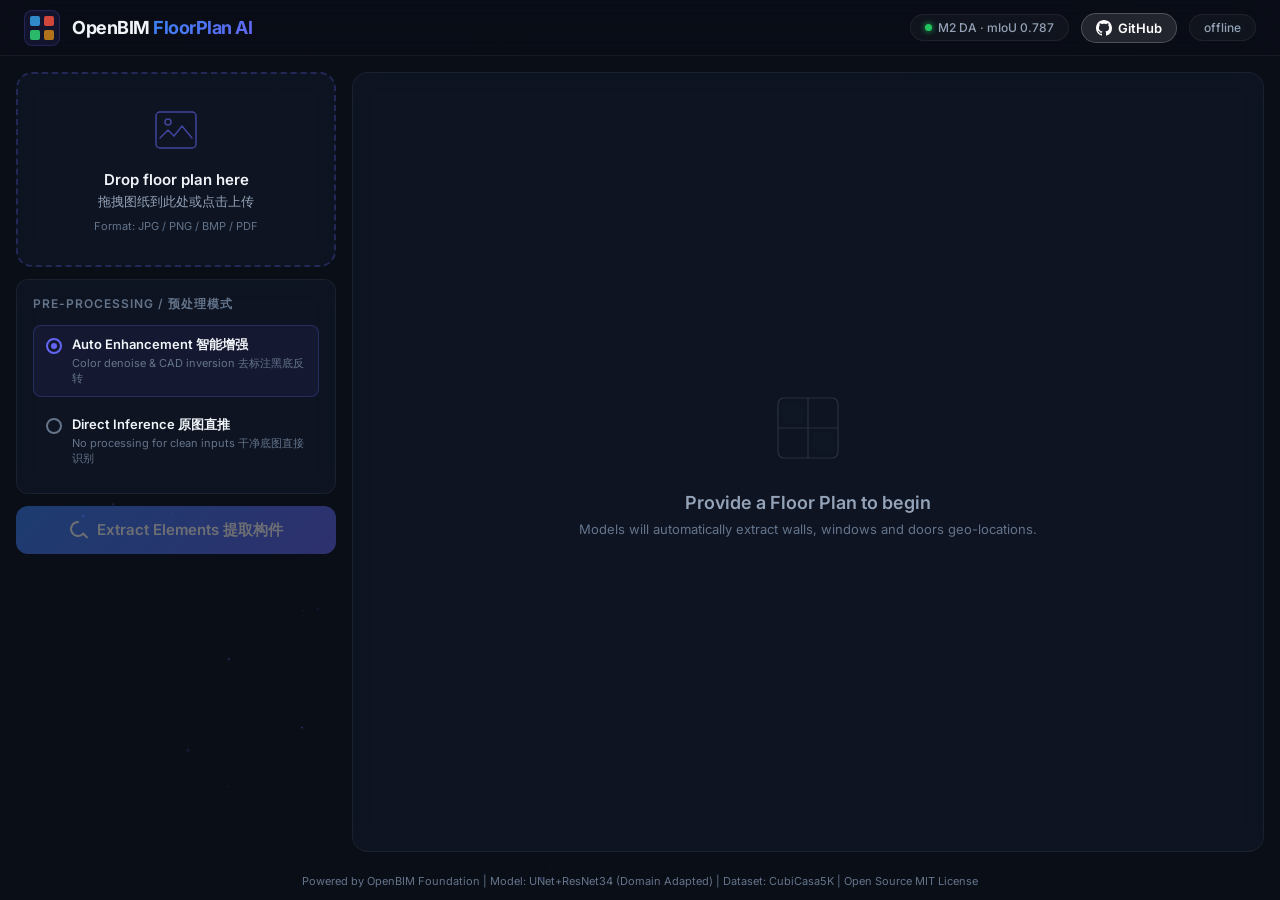
==== templates/index.html @ 56821fc2 "Initial private BIM web baseline" ====
<!DOCTYPE html>
<html lang="zh-CN">
<head>
    <meta charset="UTF-8">
    <meta name="viewport" content="width=device-width, initial-scale=1.0">
    <title>OpenBIM FloorPlan AI - Semantic Segmentation</title>
    <meta name="description" content="AI-powered building floor plan semantic segmentation system. Open source solution for architecture.">
    <link rel="preconnect" href="https://fonts.googleapis.com">
    <link href="https://fonts.googleapis.com/css2?family=Inter:wght@300;400;500;600;700;800&display=swap" rel="stylesheet">
    <link rel="stylesheet" href="/static/style.css">
</head>
<body>
    <!-- 背景粒子 -->
    <canvas id="particles-bg"></canvas>

    <!-- 顶部导航 -->
    <header class="top-bar">
        <div class="logo-area">
            <div class="logo-icon">
                <svg width="28" height="28" viewBox="0 0 28 28" fill="none">
                    <rect x="2" y="2" width="10" height="10" rx="2" fill="#3498db" opacity="0.9"/>
                    <rect x="16" y="2" width="10" height="10" rx="2" fill="#e74c3c" opacity="0.9"/>
                    <rect x="2" y="16" width="10" height="10" rx="2" fill="#2ecc71" opacity="0.9"/>
                    <rect x="16" y="16" width="10" height="10" rx="2" fill="#f39c12" opacity="0.7"/>
                </svg>
            </div>
            <h1 class="logo-text">OpenBIM <span class="accent">FloorPlan AI</span></h1>
        </div>
        <div class="nav-info">
            <div class="model-badge" id="modelBadge">
                <span class="dot green"></span>
                <span>M2 DA · mIoU 0.787</span>
            </div>
            <a href="#" class="github-btn" target="_blank" rel="noopener noreferrer">
                <svg viewBox="0 0 16 16" width="16" height="16" fill="currentColor">
                    <path d="M8 0C3.58 0 0 3.58 0 8c0 3.54 2.29 6.53 5.47 7.59.4.07.55-.17.55-.38 0-.19-.01-.82-.01-1.49-2.01.37-2.53-.49-2.69-.94-.09-.23-.48-.94-.82-1.13-.28-.15-.68-.52-.01-.53.63-.01 1.08.58 1.23.82.72 1.21 1.87.87 2.33.66.07-.52.28-.87.51-1.07-1.78-.2-3.64-.89-3.64-3.95 0-.87.31-1.59.82-2.15-.08-.2-.36-1.02.08-2.12 0 0 .67-.21 2.2.82.64-.18 1.32-.27 2-.27.68 0 1.36.09 2 .27 1.53-1.04 2.2-.82 2.2-.82.44 1.1.16 1.92.08 2.12.51.56.82 1.27.82 2.15 0 3.07-1.87 3.75-3.65 3.95.29.25.54.73.54 1.48 0 1.07-.01 1.93-.01 2.2 0 .21.15.46.55.38A8.013 8.013 0 0016 8c0-4.42-3.58-8-8-8z"></path>
                </svg>
                <span>GitHub</span>
            </a>
            <div class="device-badge" id="deviceBadge">—</div>
        </div>
    </header>

    <!-- 主容器 -->
    <main class="main-container">
        <!-- 左侧：上传区 + 控制面板 -->
        <aside class="sidebar">
            <!-- 上传区 -->
            <div class="upload-zone" id="uploadZone">
                <div class="upload-inner" id="uploadInner">
                    <div class="upload-icon">
                        <svg width="48" height="48" viewBox="0 0 48 48" fill="none" stroke="currentColor" stroke-width="1.5">
                            <path d="M8 32l8-8 6 6 8-10 10 12" stroke-linecap="round" stroke-linejoin="round"/>
                            <rect x="4" y="6" width="40" height="36" rx="4"/>
                            <circle cx="16" cy="16" r="3"/>
                        </svg>
                    </div>
                    <p class="upload-title">Drop floor plan here</p>
                    <p class="upload-sub">拖拽图纸到此处或点击上传</p>
                    <p class="upload-hint">Format: JPG / PNG / BMP / PDF</p>
                    <input type="file" id="fileInput" accept="image/*" hidden>
                </div>
                <!-- 预览缩略图 -->
                <div class="preview-thumb" id="previewThumb" style="display:none">
                    <img id="previewImg" alt="preview">
                    <button class="btn-clear" id="btnClear" title="清除">✕</button>
                </div>
            </div>

            <!-- 预处理选项 -->
            <div class="panel">
                <h3 class="panel-title">Pre-Processing / 预处理模式</h3>
                <div class="radio-group">
                    <label class="radio-item active" data-value="auto">
                        <input type="radio" name="preprocess" value="auto" checked>
                        <span class="radio-dot"></span>
                        <div>
                            <span class="radio-label">Auto Enhancement 智能增强</span>
                            <span class="radio-desc">Color denoise & CAD inversion 去标注黑底反转</span>
                        </div>
                    </label>
                    <label class="radio-item" data-value="none">
                        <input type="radio" name="preprocess" value="none">
                        <span class="radio-dot"></span>
                        <div>
                            <span class="radio-label">Direct Inference 原图直推</span>
                            <span class="radio-desc">No processing for clean inputs 干净底图直接识别</span>
                        </div>
                    </label>
                </div>
            </div>

            <!-- 开始识别按钮 -->
            <button class="btn-primary" id="btnPredict" disabled>
                <svg width="20" height="20" viewBox="0 0 20 20" fill="none" stroke="currentColor" stroke-width="2">
                    <path d="M9 2a7 7 0 105.3 11.7l3.7 3.7" stroke-linecap="round"/>
                </svg>
                <span>Extract Elements 提取构件</span>
            </button>

            <!-- 统计信息 -->
            <div class="panel stats-panel" id="statsPanel" style="display:none">
                <h3 class="panel-title">Segmentation Stats / 识别统计</h3>
                <div class="stat-bars" id="statBars"></div>
                <div class="stat-meta" id="statMeta"></div>
            </div>

            <!-- 几何统计 -->
            <div class="panel geo-panel" id="geoPanel" style="display:none">
                <h3 class="panel-title">Geometry Data / 几何数据</h3>
                <div class="geo-grid" id="geoGrid"></div>
            </div>
        </aside>

        <!-- 右侧：结果展示区 -->
        <section class="result-area">
            <!-- 空状态 -->
            <div class="empty-state" id="emptyState">
                <div class="empty-icon">
                    <svg width="80" height="80" viewBox="0 0 80 80" fill="none" stroke="currentColor" stroke-width="1.2" opacity="0.3">
                        <rect x="10" y="10" width="60" height="60" rx="6"/>
                        <line x1="10" y1="40" x2="70" y2="40"/>
                        <line x1="40" y1="10" x2="40" y2="70"/>
                        <rect x="15" y="15" width="20" height="20" rx="2" fill="currentColor" opacity="0.1"/>
                        <rect x="45" y="45" width="20" height="20" rx="2" fill="currentColor" opacity="0.1"/>
                    </svg>
                </div>
                <h2>Provide a Floor Plan to begin</h2>
                <p>Models will automatically extract walls, windows and doors geo-locations.</p>
            </div>

            <!-- 加载动画 -->
            <div class="loading-overlay" id="loadingOverlay" style="display:none">
                <div class="loading-spinner">
                    <div class="spinner-ring"></div>
                    <div class="spinner-ring inner"></div>
                </div>
                <p class="loading-text">UNet+ResNet34 is inferencing...</p>
                <p class="loading-sub" id="loadingTimer">0.0s</p>
            </div>

            <!-- 结果视图 -->
            <div class="result-view" id="resultView" style="display:none">
                <!-- 视图切换 -->
                <div class="view-tabs">
                    <button class="tab active" data-view="overlay" id="tabOverlay">Overlay (叠加)</button>
                    <button class="tab" data-view="mask" id="tabMask">Mask (掩码)</button>
                    <button class="tab" data-view="split" id="tabSplit">Compare (对比)</button>
                </div>
                <!-- 图像展示 -->
                <div class="viewer-container" id="viewerContainer">
                    <!-- overlay视图 -->
                    <div class="view-pane active" data-view="overlay">
                        <img id="imgOverlay" alt="overlay result" draggable="false">
                    </div>
                    <!-- mask视图 -->
                    <div class="view-pane" data-view="mask">
                        <img id="imgMask" alt="segmentation mask" draggable="false">
                    </div>
                    <!-- 对比视图 -->
                    <div class="view-pane" data-view="split">
                        <div class="split-compare" id="splitCompare">
                            <div class="split-left">
                                <img id="imgOrigSplit" alt="original" draggable="false">
                                <span class="split-label left">Source</span>
                            </div>
                            <div class="split-right">
                                <img id="imgOverlaySplit" alt="result" draggable="false">
                                <span class="split-label right">Result</span>
                            </div>
                            <div class="split-handle" id="splitHandle">
                                <div class="handle-bar"></div>
                            </div>
                        </div>
                    </div>
                </div>
                <!-- 图例 -->
                <div class="legend-bar">
                    <div class="legend-item"><span class="legend-dot" style="background:#e74c3c"></span>墙体 Wall</div>
                    <div class="legend-item"><span class="legend-dot" style="background:#3498db"></span>窗户 Window</div>
                    <div class="legend-item"><span class="legend-dot" style="background:#2ecc71"></span>门 Door</div>
                </div>
            </div>
        </section>
    </main>

    <!-- 底部信息 -->
    <footer class="footer-bar">
        <span>Powered by OpenBIM Foundation | Model: UNet+ResNet34 (Domain Adapted) | Dataset: CubiCasa5K | Open Source MIT License</span>
    </footer>

    <script src="/static/app.js"></script>
</body>
</html>
---- static/style.css ----
/* ============================================================
   BIM FloorPlan AI - Design System
   Premium dark glassmorphism UI
   ============================================================ */

:root {
    --bg-primary: #0a0e17;
    --bg-secondary: #111827;
    --bg-card: rgba(17, 24, 39, 0.7);
    --bg-glass: rgba(255, 255, 255, 0.03);
    --border-glass: rgba(255, 255, 255, 0.06);
    --border-active: rgba(99, 102, 241, 0.4);
    --text-primary: #f1f5f9;
    --text-secondary: #94a3b8;
    --text-muted: #64748b;
    --accent-blue: #3b82f6;
    --accent-indigo: #6366f1;
    --accent-cyan: #06b6d4;
    --wall-color: #e74c3c;
    --window-color: #3498db;
    --door-color: #2ecc71;
    --radius-sm: 8px;
    --radius-md: 12px;
    --radius-lg: 16px;
    --shadow-card: 0 4px 24px rgba(0, 0, 0, 0.3);
    --shadow-glow: 0 0 30px rgba(99, 102, 241, 0.15);
    --transition: 0.25s cubic-bezier(0.4, 0, 0.2, 1);
}

* { margin: 0; padding: 0; box-sizing: border-box; }

html, body {
    height: 100%;
    font-family: 'Inter', -apple-system, BlinkMacSystemFont, sans-serif;
    background: var(--bg-primary);
    color: var(--text-primary);
    overflow: hidden;
}

#particles-bg {
    position: fixed;
    inset: 0;
    z-index: 0;
    pointer-events: none;
}

/* ============ Top Bar ============ */

.top-bar {
    position: relative;
    z-index: 10;
    display: flex;
    align-items: center;
    justify-content: space-between;
    padding: 0 24px;
    height: 56px;
    background: rgba(10, 14, 23, 0.85);
    backdrop-filter: blur(20px);
    border-bottom: 1px solid var(--border-glass);
}

.logo-area {
    display: flex;
    align-items: center;
    gap: 12px;
}

.logo-icon {
    width: 36px;
    height: 36px;
    display: flex;
    align-items: center;
    justify-content: center;
    background: rgba(99, 102, 241, 0.1);
    border-radius: var(--radius-sm);
    border: 1px solid rgba(99, 102, 241, 0.2);
}

.logo-text {
    font-size: 18px;
    font-weight: 700;
    letter-spacing: -0.5px;
    color: var(--text-primary);
}
.logo-text .accent {
    background: linear-gradient(135deg, var(--accent-blue), var(--accent-indigo));
    -webkit-background-clip: text;
    -webkit-text-fill-color: transparent;
}

.nav-info {
    display: flex;
    align-items: center;
    gap: 12px;
}

.model-badge, .device-badge {
    display: flex;
    align-items: center;
    gap: 6px;
    padding: 5px 14px;
    border-radius: 20px;
    font-size: 12px;
    font-weight: 500;
    background: var(--bg-glass);
    border: 1px solid var(--border-glass);
    color: var(--text-secondary);
}

.dot {
    width: 7px;
    height: 7px;
    border-radius: 50%;
}
.dot.green { background: #22c55e; box-shadow: 0 0 6px #22c55e; }
.dot.yellow { background: #f59e0b; }

.github-btn {
    display: flex;
    align-items: center;
    gap: 6px;
    padding: 6px 14px;
    border-radius: 20px;
    font-size: 13px;
    font-weight: 600;
    text-decoration: none;
    background: rgba(255, 255, 255, 0.1);
    color: #fff;
    border: 1px solid rgba(255, 255, 255, 0.2);
    transition: var(--transition);
}
.github-btn:hover {
    background: rgba(255, 255, 255, 0.2);
    transform: translateY(-1px);
    box-shadow: 0 4px 12px rgba(0, 0, 0, 0.2);
}

/* ============ Main Layout ============ */

.main-container {
    position: relative;
    z-index: 5;
    display: flex;
    height: calc(100vh - 56px - 32px);
    padding: 16px;
    gap: 16px;
}

/* ============ Sidebar ============ */

.sidebar {
    width: 320px;
    min-width: 320px;
    display: flex;
    flex-direction: column;
    gap: 12px;
    overflow-y: auto;
}

.sidebar::-webkit-scrollbar { width: 4px; }
.sidebar::-webkit-scrollbar-track { background: transparent; }
.sidebar::-webkit-scrollbar-thumb { background: var(--border-glass); border-radius: 4px; }

/* Upload Zone */

.upload-zone {
    position: relative;
    border-radius: var(--radius-lg);
    background: var(--bg-card);
    border: 2px dashed rgba(99, 102, 241, 0.25);
    backdrop-filter: blur(12px);
    transition: var(--transition);
    overflow: hidden;
}
.upload-zone:hover,
.upload-zone.dragover {
    border-color: var(--accent-indigo);
    background: rgba(99, 102, 241, 0.05);
    box-shadow: var(--shadow-glow);
}

.upload-inner {
    display: flex;
    flex-direction: column;
    align-items: center;
    justify-content: center;
    padding: 32px 20px;
    cursor: pointer;
    text-align: center;
}

.upload-icon {
    color: var(--accent-indigo);
    margin-bottom: 12px;
    opacity: 0.6;
    transition: var(--transition);
}
.upload-zone:hover .upload-icon { opacity: 1; transform: translateY(-2px); }

.upload-title {
    font-size: 15px;
    font-weight: 600;
    margin-bottom: 4px;
}
.upload-sub {
    font-size: 13px;
    color: var(--text-secondary);
}
.upload-hint {
    font-size: 11px;
    color: var(--text-muted);
    margin-top: 8px;
}

/* Preview Thumb */
.preview-thumb {
    position: relative;
    padding: 8px;
}
.preview-thumb img {
    width: 100%;
    border-radius: var(--radius-sm);
    max-height: 200px;
    object-fit: contain;
    background: #000;
}
.btn-clear {
    position: absolute;
    top: 14px;
    right: 14px;
    width: 28px;
    height: 28px;
    border-radius: 50%;
    border: none;
    background: rgba(0,0,0,0.7);
    color: #fff;
    font-size: 14px;
    cursor: pointer;
    display: flex;
    align-items: center;
    justify-content: center;
    transition: var(--transition);
}
.btn-clear:hover { background: var(--wall-color); }

/* Panel */
.panel {
    background: var(--bg-card);
    border: 1px solid var(--border-glass);
    border-radius: var(--radius-md);
    padding: 16px;
    backdrop-filter: blur(12px);
}

.panel-title {
    font-size: 12px;
    font-weight: 600;
    text-transform: uppercase;
    letter-spacing: 1px;
    color: var(--text-muted);
    margin-bottom: 12px;
}

/* Radio Group */
.radio-group {
    display: flex;
    flex-direction: column;
    gap: 8px;
}

.radio-item {
    display: flex;
    align-items: flex-start;
    gap: 10px;
    padding: 10px 12px;
    border-radius: var(--radius-sm);
    cursor: pointer;
    transition: var(--transition);
    border: 1px solid transparent;
}
.radio-item:hover { background: var(--bg-glass); }
.radio-item.active {
    background: rgba(99, 102, 241, 0.08);
    border-color: rgba(99, 102, 241, 0.25);
}
.radio-item input { display: none; }

.radio-dot {
    width: 16px;
    height: 16px;
    border-radius: 50%;
    border: 2px solid var(--text-muted);
    flex-shrink: 0;
    margin-top: 2px;
    transition: var(--transition);
    position: relative;
}
.radio-item.active .radio-dot {
    border-color: var(--accent-indigo);
}
.radio-item.active .radio-dot::after {
    content: '';
    position: absolute;
    inset: 3px;
    border-radius: 50%;
    background: var(--accent-indigo);
}

.radio-label {
    display: block;
    font-size: 13px;
    font-weight: 600;
}
.radio-desc {
    display: block;
    font-size: 11px;
    color: var(--text-muted);
    margin-top: 2px;
}

/* Primary Button */
.btn-primary {
    display: flex;
    align-items: center;
    justify-content: center;
    gap: 8px;
    width: 100%;
    padding: 14px;
    border: none;
    border-radius: var(--radius-md);
    background: linear-gradient(135deg, var(--accent-blue), var(--accent-indigo));
    color: #fff;
    font-size: 15px;
    font-weight: 600;
    font-family: inherit;
    cursor: pointer;
    transition: var(--transition);
    position: relative;
    overflow: hidden;
}
.btn-primary:hover:not(:disabled) {
    transform: translateY(-1px);
    box-shadow: 0 8px 25px rgba(99, 102, 241, 0.35);
}
.btn-primary:active:not(:disabled) { transform: translateY(0); }
.btn-primary:disabled {
    opacity: 0.4;
    cursor: not-allowed;
}
.btn-primary.loading {
    pointer-events: none;
}
.btn-primary .shimmer {
    position: absolute;
    inset: 0;
    background: linear-gradient(90deg, transparent 0%, rgba(255,255,255,0.15) 50%, transparent 100%);
    animation: shimmer 1.5s infinite;
}
@keyframes shimmer { from { transform: translateX(-100%); } to { transform: translateX(100%); } }

/* Stats Panel */
.stat-bars {
    display: flex;
    flex-direction: column;
    gap: 10px;
}

.stat-row {
    display: flex;
    align-items: center;
    gap: 10px;
}
.stat-dot {
    width: 10px;
    height: 10px;
    border-radius: 3px;
    flex-shrink: 0;
}
.stat-name {
    font-size: 12px;
    font-weight: 500;
    width: 52px;
    color: var(--text-secondary);
}
.stat-bar-track {
    flex: 1;
    height: 6px;
    border-radius: 3px;
    background: rgba(255,255,255,0.05);
    overflow: hidden;
}
.stat-bar-fill {
    height: 100%;
    border-radius: 3px;
    transition: width 0.8s cubic-bezier(0.4, 0, 0.2, 1);
    width: 0;
}
.stat-pct {
    font-size: 11px;
    font-weight: 600;
    width: 42px;
    text-align: right;
    font-variant-numeric: tabular-nums;
}

.stat-meta {
    margin-top: 12px;
    padding-top: 12px;
    border-top: 1px solid var(--border-glass);
    display: flex;
    flex-wrap: wrap;
    gap: 8px;
}
.stat-meta-item {
    font-size: 11px;
    color: var(--text-muted);
}
.stat-meta-item strong {
    color: var(--text-secondary);
}

/* Geo Panel */
.geo-grid {
    display: grid;
    grid-template-columns: repeat(3, 1fr);
    gap: 8px;
}
.geo-card {
    text-align: center;
    padding: 12px 8px;
    border-radius: var(--radius-sm);
    background: var(--bg-glass);
    border: 1px solid var(--border-glass);
}
.geo-count {
    font-size: 24px;
    font-weight: 700;
    font-variant-numeric: tabular-nums;
    line-height: 1;
}
.geo-label {
    font-size: 11px;
    color: var(--text-muted);
    margin-top: 4px;
}

/* ============ Result Area ============ */

.result-area {
    flex: 1;
    display: flex;
    flex-direction: column;
    border-radius: var(--radius-lg);
    background: var(--bg-card);
    border: 1px solid var(--border-glass);
    backdrop-filter: blur(12px);
    overflow: hidden;
    position: relative;
}

/* Empty State */
.empty-state {
    display: flex;
    flex-direction: column;
    align-items: center;
    justify-content: center;
    height: 100%;
    text-align: center;
    padding: 40px;
}
.empty-icon { margin-bottom: 20px; color: var(--text-muted); }
.empty-state h2 {
    font-size: 18px;
    font-weight: 600;
    color: var(--text-secondary);
    margin-bottom: 8px;
}
.empty-state p {
    font-size: 13px;
    color: var(--text-muted);
}

/* Loading */
.loading-overlay {
    position: absolute;
    inset: 0;
    z-index: 100;
    display: flex;
    flex-direction: column;
    align-items: center;
    justify-content: center;
    background: rgba(10, 14, 23, 0.85);
    backdrop-filter: blur(8px);
}

.loading-spinner {
    position: relative;
    width: 64px;
    height: 64px;
    margin-bottom: 20px;
}

.spinner-ring {
    position: absolute;
    inset: 0;
    border: 3px solid transparent;
    border-top-color: var(--accent-indigo);
    border-radius: 50%;
    animation: spin 1s linear infinite;
}
.spinner-ring.inner {
    inset: 8px;
    border-top-color: var(--accent-cyan);
    animation-duration: 0.7s;
    animation-direction: reverse;
}
@keyframes spin { to { transform: rotate(360deg); } }

.loading-text {
    font-size: 15px;
    font-weight: 500;
    color: var(--text-secondary);
}
.loading-sub {
    font-size: 13px;
    color: var(--text-muted);
    margin-top: 4px;
    font-variant-numeric: tabular-nums;
}

/* View Tabs */
.view-tabs {
    display: flex;
    padding: 8px 12px;
    gap: 4px;
    border-bottom: 1px solid var(--border-glass);
    background: rgba(0,0,0,0.2);
}
.tab {
    padding: 8px 16px;
    border: none;
    border-radius: var(--radius-sm);
    background: transparent;
    color: var(--text-muted);
    font-size: 13px;
    font-weight: 500;
    font-family: inherit;
    cursor: pointer;
    transition: var(--transition);
}
.tab:hover { color: var(--text-secondary); background: var(--bg-glass); }
.tab.active {
    color: var(--text-primary);
    background: rgba(99, 102, 241, 0.15);
}

/* Viewer */
.viewer-container {
    flex: 1;
    position: relative;
    overflow: hidden;
}
.view-pane {
    position: absolute;
    inset: 0;
    display: none;
    align-items: center;
    justify-content: center;
    padding: 16px;
}
.view-pane.active { display: flex; }
.view-pane img {
    max-width: 100%;
    max-height: 100%;
    object-fit: contain;
    border-radius: var(--radius-sm);
    user-select: none;
}

/* Split Compare */
.split-compare {
    position: relative;
    width: 100%;
    height: 100%;
    overflow: hidden;
}
.split-compare img {
    position: absolute;
    top: 50%;
    left: 50%;
    transform: translate(-50%, -50%);
    max-width: 100%;
    max-height: 100%;
    object-fit: contain;
    user-select: none;
}
.split-left, .split-right {
    position: absolute;
    inset: 0;
    overflow: hidden;
}
.split-right {
    left: 50%;
}
.split-right img {
    left: 50%;
}
.split-label {
    position: absolute;
    bottom: 16px;
    padding: 4px 12px;
    border-radius: 12px;
    font-size: 12px;
    font-weight: 600;
    background: rgba(0,0,0,0.6);
    color: #fff;
    backdrop-filter: blur(4px);
}
.split-label.left { left: 16px; }
.split-label.right { right: 16px; }

.split-handle {
    position: absolute;
    top: 0;
    bottom: 0;
    left: 50%;
    width: 4px;
    background: var(--accent-indigo);
    cursor: col-resize;
    z-index: 20;
    transform: translateX(-50%);
}
.handle-bar {
    position: absolute;
    top: 50%;
    left: 50%;
    transform: translate(-50%, -50%);
    width: 32px;
    height: 32px;
    border-radius: 50%;
    background: var(--accent-indigo);
    border: 3px solid #fff;
    box-shadow: 0 2px 10px rgba(0,0,0,0.4);
}

/* Legend */
.legend-bar {
    display: flex;
    justify-content: center;
    gap: 24px;
    padding: 10px;
    border-top: 1px solid var(--border-glass);
    background: rgba(0,0,0,0.15);
}
.legend-item {
    display: flex;
    align-items: center;
    gap: 6px;
    font-size: 12px;
    color: var(--text-secondary);
}
.legend-dot {
    width: 12px;
    height: 12px;
    border-radius: 3px;
}

/* ============ Footer ============ */

.footer-bar {
    position: relative;
    z-index: 5;
    text-align: center;
    padding: 6px;
    font-size: 11px;
    color: var(--text-muted);
}

/* ============ Animations ============ */

@keyframes fadeIn {
    from { opacity: 0; transform: translateY(6px); }
    to { opacity: 1; transform: translateY(0); }
}
.fade-in { animation: fadeIn 0.4s ease-out; }

@keyframes pulse {
    0%, 100% { opacity: 1; }
    50% { opacity: 0.5; }
}

/* ============ Responsive ============ */

@media (max-width: 900px) {
    .main-container {
        flex-direction: column;
    }
    .sidebar {
        width: 100%;
        min-width: unset;
        flex-direction: row;
        flex-wrap: wrap;
    }
    .upload-zone { flex: 1; min-width: 200px; }
    .panel { flex: 1; min-width: 200px; }
    .btn-primary { min-width: 200px; }
}
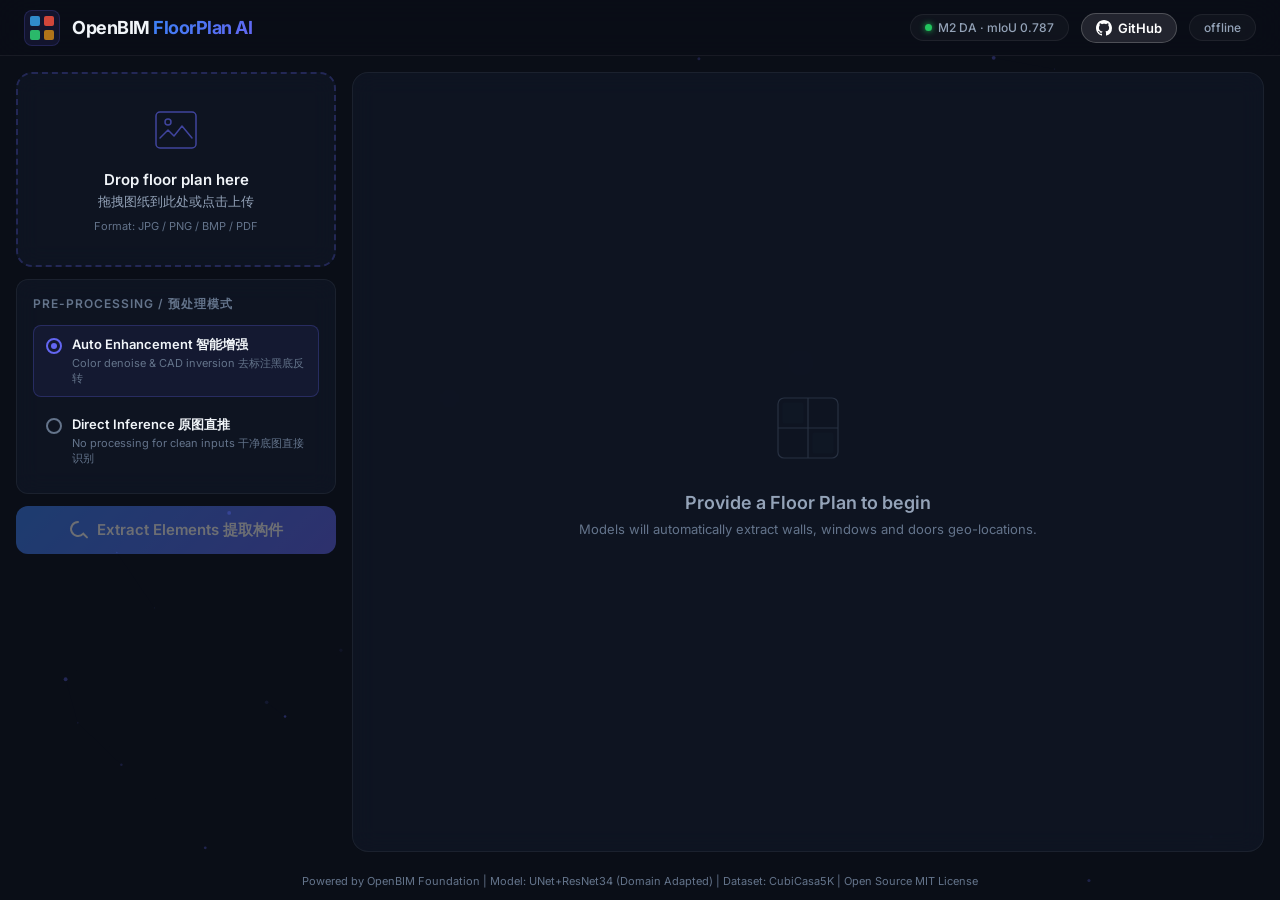
==== commit 931ddcfc: "fix: harden authentication runtime and task execution" ====
--- a/templates/index.html
+++ b/templates/index.html
@@ -1,6 +1,8 @@
 <!DOCTYPE html>
 <html lang="zh-CN">
 <head>
+    <meta name="csrf-token" content="{{ csrf_token() }}">
+    <script src="/static/security.js"></script>
     <meta charset="UTF-8">
     <meta name="viewport" content="width=device-width, initial-scale=1.0">
     <title>OpenBIM FloorPlan AI - Semantic Segmentation</title>
